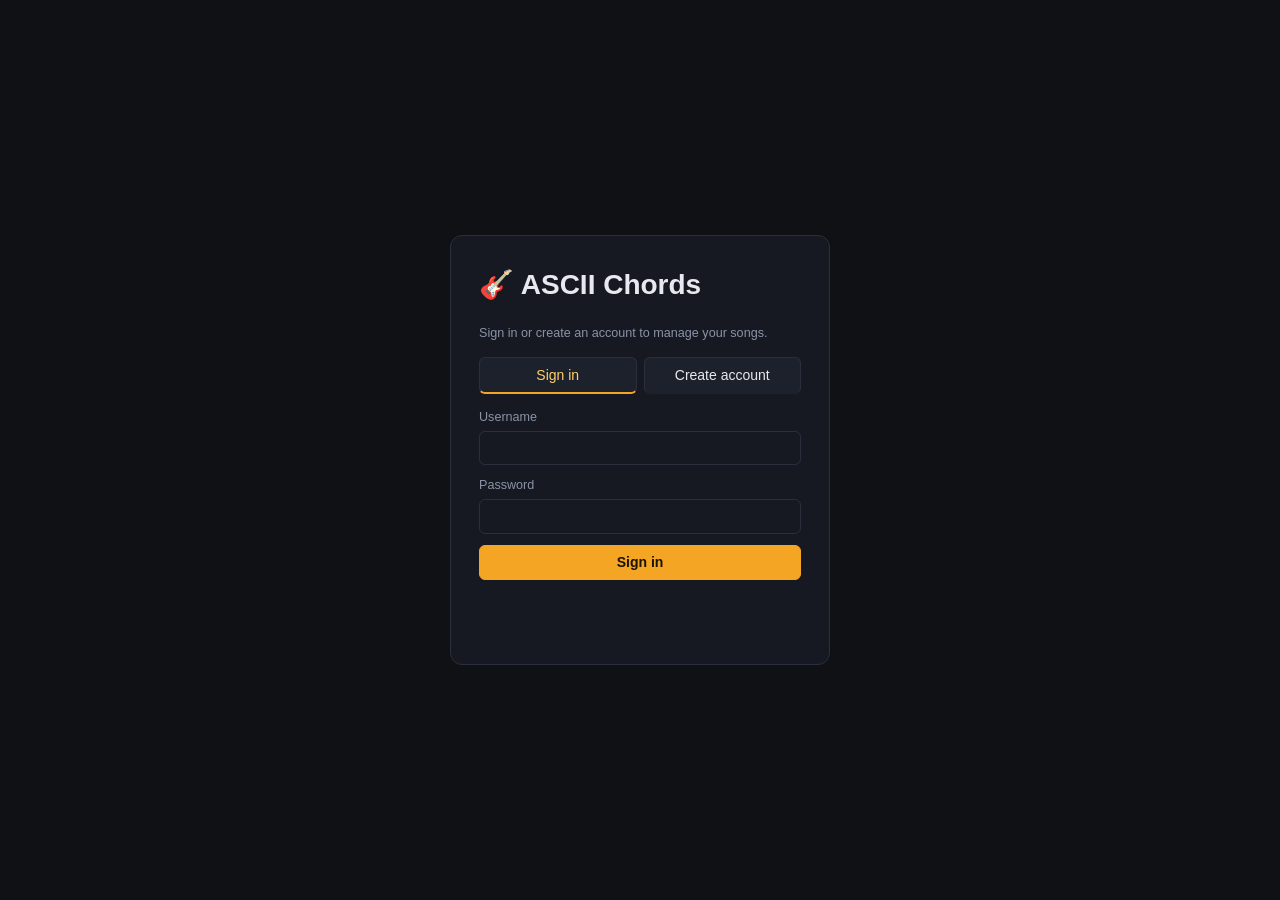
==== src/login.html @ b1b52eec "Initial commit" ====
<!DOCTYPE html>
<html lang="en">
<head>
  <meta charset="UTF-8" />
  <meta name="viewport" content="width=device-width, initial-scale=1" />
  <title>ASCII Chords — Login</title>
  <link rel="stylesheet" href="style.css" />
</head>
<body class="auth-body">
  <main class="auth-card">
    <h1>🎸 ASCII Chords</h1>
    <p class="muted">Sign in or create an account to manage your songs.</p>

    <div class="tabs">
      <button class="tab-btn active" data-tab="login">Sign in</button>
      <button class="tab-btn" data-tab="register">Create account</button>
    </div>

    <form id="login-form" class="auth-form" autocomplete="on">
      <label>
        Username
        <input type="text" name="username" required autocomplete="username" />
      </label>
      <label>
        Password
        <input type="password" name="password" required autocomplete="current-password" />
      </label>
      <button type="submit" class="primary">Sign in</button>
      <p class="error" data-error></p>
    </form>

    <form id="register-form" class="auth-form hidden" autocomplete="on">
      <label>
        Username
        <input type="text" name="username" required autocomplete="username" minlength="1" maxlength="50" />
      </label>
      <label>
        Password
        <input type="password" name="password" required autocomplete="new-password" minlength="6" />
      </label>
      <button type="submit" class="primary">Create account</button>
      <p class="error" data-error></p>
    </form>
  </main>

  <script>
    const tabs = document.querySelectorAll('.tab-btn');
    const loginForm = document.getElementById('login-form');
    const registerForm = document.getElementById('register-form');
    tabs.forEach(b => b.addEventListener('click', () => {
      tabs.forEach(x => x.classList.toggle('active', x === b));
      const which = b.dataset.tab;
      loginForm.classList.toggle('hidden', which !== 'login');
      registerForm.classList.toggle('hidden', which !== 'register');
    }));

    async function getCsrf() {
      const r = await fetch('/api/csrf', { credentials: 'same-origin' });
      const j = await r.json();
      return j.token;
    }

    async function submitAuth(form, action) {
      const errEl = form.querySelector('[data-error]');
      errEl.textContent = '';
      const fd = new FormData(form);
      const csrf = await getCsrf();
      try {
        const r = await fetch('/api/auth/' + action, {
          method: 'POST',
          credentials: 'same-origin',
          headers: { 'Content-Type': 'application/json', 'X-CSRF-Token': csrf },
          body: JSON.stringify({
            username: fd.get('username'),
            password: fd.get('password'),
          }),
        });
        const j = await r.json();
        if (!r.ok) { errEl.textContent = j.error || 'Failed'; return; }
        window.location.href = 'index.html';
      } catch (e) {
        errEl.textContent = e.message;
      }
    }

    loginForm.addEventListener('submit', e => { e.preventDefault(); submitAuth(loginForm, 'login'); });
    registerForm.addEventListener('submit', e => { e.preventDefault(); submitAuth(registerForm, 'register'); });
  </script>
</body>
</html>
---- src/style.css ----
/* ============================================================
   ASCII Chords — global styling
   ============================================================ */

:root {
  --bg: #0f1115;
  --panel: #161922;
  --panel-2: #1d212c;
  --border: #2a2f3d;
  --text: #e8e9ee;
  --muted: #8a93a6;
  --accent: #f5a524;
  --accent-2: #ffd166;
  --danger: #ef4444;
  --success: #22c55e;
  --chord: #6ea8fe;
  --section: #f59e0b;
  --beat: rgba(245, 165, 36, 0.25);
  --mono: 'JetBrains Mono', 'Courier New', Courier, monospace;
}

* { box-sizing: border-box; }

html, body {
  margin: 0;
  padding: 0;
  background: var(--bg);
  color: var(--text);
  font-family: -apple-system, BlinkMacSystemFont, 'Segoe UI', Roboto, sans-serif;
  font-size: 14px;
  line-height: 1.5;
}

a { color: var(--accent-2); text-decoration: none; }
a:hover { text-decoration: underline; }

button, .primary {
  background: var(--panel-2);
  color: var(--text);
  border: 1px solid var(--border);
  padding: 0.45em 0.9em;
  border-radius: 6px;
  cursor: pointer;
  font: inherit;
}
button:hover { background: #262b38; }
button.primary, a.primary {
  background: var(--accent);
  color: #1a1300;
  border-color: var(--accent);
  font-weight: 600;
  display: inline-block;
}
button.primary:hover, a.primary:hover { background: var(--accent-2); }
button.danger { background: var(--danger); color: white; border-color: var(--danger); }
button.danger:hover { background: #dc2626; }
.link-btn {
  background: transparent;
  border: none;
  color: var(--muted);
  cursor: pointer;
  padding: 0.25em 0.5em;
}
.link-btn:hover { color: var(--text); text-decoration: underline; }

input, select, textarea {
  background: var(--panel);
  color: var(--text);
  border: 1px solid var(--border);
  padding: 0.4em 0.6em;
  border-radius: 6px;
  font: inherit;
}
input:focus, select:focus, textarea:focus {
  outline: 2px solid var(--accent);
  outline-offset: 0;
}
.hidden { display: none !important; }
.muted { color: var(--muted); font-size: 0.9em; }
.error { color: var(--danger); min-height: 1.2em; }

/* ============================================================
   Top bar
   ============================================================ */
.topbar {
  display: flex;
  align-items: center;
  gap: 1.5rem;
  padding: 0.6rem 1.2rem;
  background: var(--panel);
  border-bottom: 1px solid var(--border);
  position: sticky;
  top: 0;
  z-index: 50;
}
.topbar .brand a {
  font-weight: 700;
  color: var(--accent-2);
  font-size: 1.05rem;
}
.topbar nav {
  display: flex;
  gap: 1rem;
  flex: 1;
}
.topbar nav a { color: var(--text); }
.topbar .user-menu { display: flex; align-items: center; gap: 0.5rem; }

.container {
  max-width: 1400px;
  margin: 0 auto;
  padding: 1rem 1.2rem 2rem;
}

/* ============================================================
   Auth pages
   ============================================================ */
.auth-body {
  display: flex;
  align-items: center;
  justify-content: center;
  min-height: 100vh;
}
.auth-card {
  background: var(--panel);
  border: 1px solid var(--border);
  border-radius: 12px;
  padding: 2rem;
  max-width: 380px;
  width: 100%;
}
.auth-card h1 { margin-top: 0; }
.tabs {
  display: flex;
  gap: 0.5rem;
  margin: 1rem 0;
}
.tab-btn {
  flex: 1;
  background: var(--panel-2);
  border-bottom: 2px solid transparent;
}
.tab-btn.active {
  border-bottom-color: var(--accent);
  color: var(--accent-2);
}
.auth-form {
  display: flex;
  flex-direction: column;
  gap: 0.8rem;
}
.auth-form label {
  display: flex;
  flex-direction: column;
  gap: 0.3rem;
  font-size: 0.9em;
  color: var(--muted);
}
.auth-form input { font-size: 1rem; }

/* ============================================================
   Library view
   ============================================================ */
.library-header {
  display: flex;
  flex-wrap: wrap;
  align-items: center;
  gap: 1rem;
  justify-content: space-between;
  margin-bottom: 1rem;
}
.library-controls {
  display: flex;
  flex-wrap: wrap;
  gap: 0.5rem;
}
.card-grid {
  display: grid;
  gap: 0.9rem;
  grid-template-columns: repeat(auto-fill, minmax(280px, 1fr));
}
.song-card {
  background: var(--panel);
  border: 1px solid var(--border);
  border-radius: 10px;
  padding: 1rem;
  display: flex;
  flex-direction: column;
  gap: 0.4rem;
}
.song-card h3 { margin: 0; }
.song-card .meta-row { color: var(--muted); font-size: 0.85em; }
.song-card .badges { display: flex; flex-wrap: wrap; gap: 0.3rem; }
.badge {
  display: inline-block;
  background: var(--panel-2);
  border: 1px solid var(--border);
  padding: 0.1em 0.5em;
  border-radius: 999px;
  font-size: 0.75em;
}
.badge.diff-Beginner    { color: #34d399; border-color: #14532d; }
.badge.diff-Intermediate{ color: #fbbf24; border-color: #78350f; }
.badge.diff-Advanced    { color: #f87171; border-color: #7f1d1d; }
.song-card .actions {
  display: flex;
  gap: 0.3rem;
  margin-top: auto;
  flex-wrap: wrap;
}
.song-card .actions button { font-size: 0.85em; padding: 0.3em 0.6em; }

/* ============================================================
   Editor view
   ============================================================ */
.editor-view {
  display: flex;
  flex-direction: column;
  gap: 0.8rem;
}
.editor-meta-bar {
  display: flex;
  gap: 0.6rem;
}
.editor-meta-bar .big {
  flex: 1;
  font-size: 1.2rem;
  font-weight: 600;
}
.editor-meta-grid {
  display: grid;
  grid-template-columns: repeat(auto-fit, minmax(160px, 1fr));
  gap: 0.6rem;
}
.editor-meta-grid label {
  display: flex;
  flex-direction: column;
  gap: 0.25rem;
  font-size: 0.8em;
  color: var(--muted);
}
.editor-meta-grid label.full { grid-column: 1 / -1; }

.editor-split {
  display: grid;
  grid-template-columns: 1fr 1fr;
  gap: 0.8rem;
  min-height: 60vh;
}
@media (max-width: 980px) {
  .editor-split { grid-template-columns: 1fr; }
}

#raw-editor, .preview {
  background: var(--panel);
  border: 1px solid var(--border);
  border-radius: 8px;
  padding: 0.8rem;
  font-family: var(--mono);
  font-size: 14px;
  line-height: 1.5;
  white-space: pre;
  overflow: auto;
  min-height: 60vh;
  max-height: 70vh;
}
#raw-editor { resize: vertical; color: var(--text); }
.preview { white-space: normal; }

/* Preview content elements */
.preview .section-label {
  color: var(--section);
  margin: 0.6em 0 0.2em;
  font-family: var(--mono);
  font-size: 1em;
  font-weight: 700;
  letter-spacing: 0.04em;
}
.preview .chord-lyric-pair {
  font-family: var(--mono);
  white-space: pre;
  margin: 0.05em 0;
}
.preview .chord-row {
  color: var(--chord);
  font-weight: 700;
}
.preview .chord-token {
  cursor: pointer;
  border-bottom: 1px dotted var(--chord);
}
.preview .chord-token:hover {
  background: rgba(110, 168, 254, 0.15);
}
.preview .lyric-row { color: var(--text); }
.preview .lyric { font-family: var(--mono); white-space: pre; }
.preview .tab-block {
  background: var(--panel-2);
  border: 1px solid var(--border);
  padding: 0.6rem 0.8rem;
  border-radius: 6px;
  white-space: pre;
  overflow-x: auto;
  font-family: var(--mono);
  margin: 0.5em 0;
}
.preview .tab-block.beat-active .col-active {
  background: var(--beat);
}
.preview .br { display: block; height: 0.8em; }

/* ============================================================
   Toolbar
   ============================================================ */
.editor-toolbar {
  display: flex;
  flex-direction: column;
  gap: 0.5rem;
  padding: 0.7rem;
  background: var(--panel);
  border: 1px solid var(--border);
  border-radius: 8px;
}
.toolbar-row {
  display: flex;
  flex-wrap: wrap;
  gap: 0.5rem;
  align-items: center;
}
.toolbar-row label {
  display: flex;
  align-items: center;
  gap: 0.4rem;
}

/* ============================================================
   Chord popover
   ============================================================ */
.popover {
  position: absolute;
  z-index: 200;
  background: var(--panel);
  border: 1px solid var(--border);
  border-radius: 8px;
  padding: 0.8rem;
  min-width: 220px;
  font-family: var(--mono);
  font-size: 13px;
  white-space: pre;
  box-shadow: 0 12px 30px rgba(0,0,0,0.5);
}
.popover .popover-title {
  font-weight: 700;
  color: var(--accent-2);
  font-family: -apple-system, sans-serif;
  margin-bottom: 0.3rem;
}
.popover .popover-actions {
  margin-top: 0.6rem;
  display: flex;
  gap: 0.3rem;
  flex-wrap: wrap;
  font-family: -apple-system, sans-serif;
}

/* ============================================================
   Chord dictionary
   ============================================================ */
.chord-grid {
  display: grid;
  gap: 1rem;
  grid-template-columns: repeat(auto-fill, minmax(180px, 1fr));
}
.chord-card {
  background: var(--panel);
  border: 1px solid var(--border);
  border-radius: 8px;
  padding: 0.8rem;
  font-family: var(--mono);
  white-space: pre;
}
.chord-card-name {
  font-family: -apple-system, sans-serif;
  font-weight: 700;
  margin-bottom: 0.3rem;
  color: var(--accent-2);
}

/* ============================================================
   Toast
   ============================================================ */
.toast {
  position: fixed;
  bottom: 1.5rem;
  right: 1.5rem;
  background: var(--panel);
  color: var(--text);
  border: 1px solid var(--border);
  border-left: 4px solid var(--accent);
  padding: 0.7rem 1.2rem;
  border-radius: 6px;
  z-index: 300;
  box-shadow: 0 6px 20px rgba(0,0,0,0.5);
  animation: toast-in 0.2s ease-out;
}
.toast.error { border-left-color: var(--danger); }
.toast.success { border-left-color: var(--success); }
@keyframes toast-in {
  from { opacity: 0; transform: translateY(10px); }
  to   { opacity: 1; transform: translateY(0); }
}

/* ============================================================
   Print
   ============================================================ */
@media print {
  body { background: white; color: black; }
  .no-print, .editor-toolbar, .editor-meta-bar, .editor-meta-grid,
  #raw-editor, .topbar, #toast, #chord-popover { display: none !important; }
  .container { max-width: none; padding: 0; }
  .editor-split { grid-template-columns: 1fr; }
  .preview {
    background: white;
    border: none;
    color: black;
    max-height: none;
    min-height: auto;
    overflow: visible;
  }
  .preview .section-label { color: #b45309; }
  .preview .chord-row { color: #1d4ed8; }
  .preview .tab-block { background: #f5f5f5; color: black; border: 1px solid #ddd; }
}
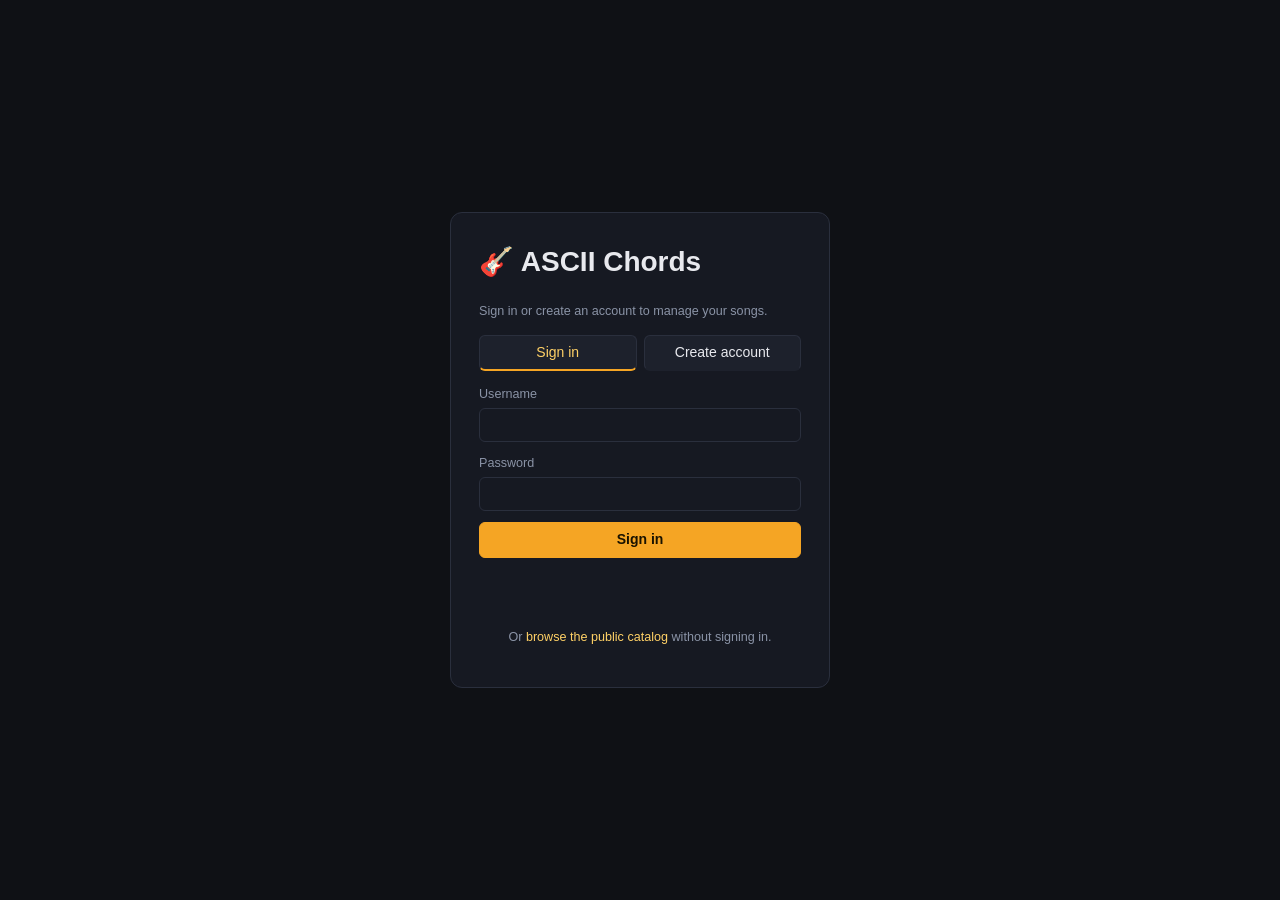
==== commit 22e1bf36: "Finish v1: anonymous catalog, import UI, chord-line playback - Public catalog and song view no longe" ====
--- a/src/login.html
+++ b/src/login.html
@@ -41,6 +41,10 @@
       <button type="submit" class="primary">Create account</button>
       <p class="error" data-error></p>
     </form>
+
+    <p class="muted" style="margin-top: 1rem; text-align: center;">
+      Or <a href="index.html#catalog">browse the public catalog</a> without signing in.
+    </p>
   </main>
 
   <script>
--- a/src/style.css
+++ b/src/style.css
@@ -251,6 +251,10 @@
   .editor-split { grid-template-columns: 1fr; }
 }
 
+/* Read-only view: hide the raw editor, show only the rendered preview */
+.editor-view.read-only .editor-split { grid-template-columns: 1fr; }
+.editor-view.read-only #raw-editor { display: none; }
+
 #raw-editor, .preview {
   background: var(--panel);
   border: 1px solid var(--border);
@@ -332,6 +336,7 @@
   align-items: center;
   gap: 0.4rem;
 }
+#bpm-display { width: 4.5rem; }
 
 /* ============================================================
    Chord popover
@@ -384,6 +389,75 @@
   font-weight: 700;
   margin-bottom: 0.3rem;
   color: var(--accent-2);
+  display: flex;
+  align-items: center;
+  justify-content: space-between;
+  gap: 0.4rem;
+}
+
+/* ============================================================
+   Public / private badges + read-only banner
+   ============================================================ */
+.badge-public  { color: #34d399; border-color: #14532d; }
+.badge-private { color: var(--muted); }
+.readonly-banner {
+  background: rgba(110, 168, 254, 0.12);
+  border: 1px solid var(--chord);
+  border-radius: 6px;
+  padding: 0.6rem 0.9rem;
+  margin-bottom: 0.6rem;
+  color: var(--chord);
+}
+.readonly-banner a { color: var(--chord); text-decoration: underline; }
+
+/* Guest-mode visibility toggles. data-auth-only hides for signed-out
+   visitors; data-guest-only is the inverse — only shown when guest. */
+[data-guest-only] { display: none; }
+body.guest-mode [data-auth-only] { display: none; }
+body.guest-mode [data-guest-only] { display: inline-flex; }
+
+/* Inline checkbox label inside the meta grid (overrides the column layout
+   so the checkbox sits next to its caption instead of stacked above it). */
+.editor-meta-grid label.checkbox {
+  flex-direction: row;
+  align-items: center;
+  gap: 0.5rem;
+  color: var(--text);
+  font-size: 0.95em;
+}
+.editor-meta-grid label.checkbox input { width: auto; margin: 0; }
+
+/* ============================================================
+   Help view
+   ============================================================ */
+.help-view {
+  max-width: 760px;
+  line-height: 1.7;
+}
+.help-view h2 { margin-top: 0; color: var(--accent-2); }
+.help-view h3 {
+  color: var(--accent-2);
+  margin-top: 1.6em;
+  border-bottom: 1px solid var(--border);
+  padding-bottom: 0.3em;
+}
+.help-view code {
+  background: var(--panel-2);
+  border: 1px solid var(--border);
+  border-radius: 4px;
+  padding: 0.05em 0.4em;
+  font-family: var(--mono);
+  font-size: 0.95em;
+  color: var(--accent-2);
+}
+.help-view pre {
+  background: var(--panel-2);
+  border: 1px solid var(--border);
+  border-radius: 6px;
+  padding: 0.8rem 1rem;
+  font-family: var(--mono);
+  overflow-x: auto;
+  color: var(--text);
 }
 
 /* ============================================================
@@ -408,6 +482,97 @@
 @keyframes toast-in {
   from { opacity: 0; transform: translateY(10px); }
   to   { opacity: 1; transform: translateY(0); }
+}
+
+/* ============================================================
+   Modal (tab editor)
+   ============================================================ */
+.modal-backdrop {
+  position: fixed;
+  inset: 0;
+  background: rgba(0, 0, 0, 0.55);
+  display: flex;
+  align-items: center;
+  justify-content: center;
+  z-index: 250;
+  animation: toast-in 0.15s ease-out;
+}
+.modal-backdrop.hidden { display: none; }
+.modal {
+  background: var(--panel);
+  border: 1px solid var(--border);
+  border-radius: 10px;
+  padding: 1.2rem;
+  max-width: 720px;
+  width: 95%;
+  max-height: 90vh;
+  overflow: auto;
+  box-shadow: 0 20px 60px rgba(0, 0, 0, 0.6);
+}
+.modal-header {
+  display: flex;
+  justify-content: space-between;
+  align-items: center;
+  margin-bottom: 0.5rem;
+}
+.modal-header h3 { margin: 0; color: var(--accent-2); }
+.modal-actions {
+  display: flex;
+  gap: 0.5rem;
+  justify-content: flex-end;
+  margin-top: 0.8rem;
+}
+
+/* Tab editor grid */
+.tab-grid {
+  background: var(--panel-2);
+  border: 1px solid var(--border);
+  border-radius: 6px;
+  padding: 0.6rem;
+  margin: 0.6rem 0;
+  display: flex;
+  flex-direction: column;
+  gap: 0.25rem;
+  font-family: var(--mono);
+  overflow-x: auto;
+}
+.tab-row {
+  display: flex;
+  align-items: center;
+  gap: 0.25rem;
+}
+.tab-string {
+  width: 1.6rem;
+  text-align: right;
+  color: var(--muted);
+  font-family: var(--mono);
+  font-size: 0.95em;
+  flex-shrink: 0;
+}
+.tab-cell {
+  width: 2.4rem;
+  height: 1.9rem;
+  text-align: center;
+  font-family: var(--mono);
+  font-size: 0.9em;
+  padding: 0.1em 0.2em;
+  border-radius: 4px;
+}
+.tab-cell:focus {
+  background: var(--panel);
+  outline: 2px solid var(--accent);
+}
+.tab-grid-preview {
+  background: var(--panel-2);
+  border: 1px solid var(--border);
+  border-radius: 6px;
+  padding: 0.7rem 0.9rem;
+  font-family: var(--mono);
+  font-size: 13px;
+  white-space: pre;
+  overflow-x: auto;
+  margin: 0.4rem 0;
+  color: var(--text);
 }
 
 /* ============================================================
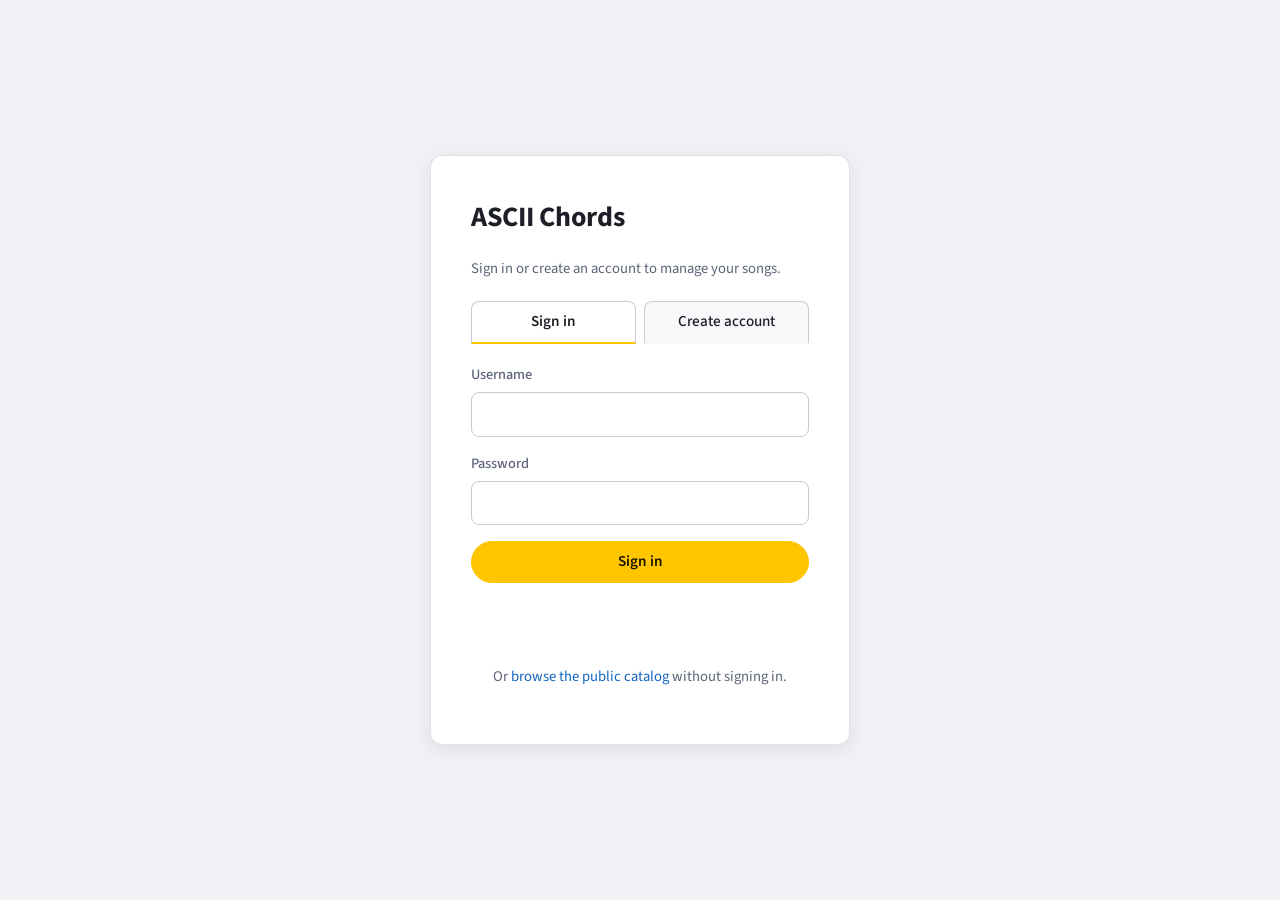
==== commit 983413e4: "update code structure; update UI" ====
--- a/src/login.html
+++ b/src/login.html
@@ -3,12 +3,15 @@
 <head>
   <meta charset="UTF-8" />
   <meta name="viewport" content="width=device-width, initial-scale=1" />
-  <title>ASCII Chords — Login</title>
-  <link rel="stylesheet" href="style.css" />
+  <title>ASCII Chords – Login</title>
+  <link rel="preconnect" href="https://fonts.googleapis.com" />
+  <link rel="preconnect" href="https://fonts.gstatic.com" crossorigin />
+  <link href="https://fonts.googleapis.com/css2?family=JetBrains+Mono:wght@400;600&family=Source+Sans+3:wght@400;500;600;700;800&display=swap" rel="stylesheet" />
+  <link rel="stylesheet" href="style.css?v=20260610-light" />
 </head>
 <body class="auth-body">
   <main class="auth-card">
-    <h1>🎸 ASCII Chords</h1>
+    <h1>ASCII Chords</h1>
     <p class="muted">Sign in or create an account to manage your songs.</p>
 
     <div class="tabs">
@@ -51,6 +54,7 @@
     const tabs = document.querySelectorAll('.tab-btn');
     const loginForm = document.getElementById('login-form');
     const registerForm = document.getElementById('register-form');
+
     tabs.forEach(b => b.addEventListener('click', () => {
       tabs.forEach(x => x.classList.toggle('active', x === b));
       const which = b.dataset.tab;
@@ -69,6 +73,7 @@
       errEl.textContent = '';
       const fd = new FormData(form);
       const csrf = await getCsrf();
+
       try {
         const r = await fetch('/api/auth/' + action, {
           method: 'POST',
--- a/src/style.css
+++ b/src/style.css
@@ -1,22 +1,26 @@
-/* ============================================================
-   ASCII Chords — global styling
-   ============================================================ */
-
 :root {
-  --bg: #0f1115;
-  --panel: #161922;
-  --panel-2: #1d212c;
-  --border: #2a2f3d;
-  --text: #e8e9ee;
-  --muted: #8a93a6;
-  --accent: #f5a524;
-  --accent-2: #ffd166;
-  --danger: #ef4444;
-  --success: #22c55e;
-  --chord: #6ea8fe;
-  --section: #f59e0b;
-  --beat: rgba(245, 165, 36, 0.25);
-  --mono: 'JetBrains Mono', 'Courier New', Courier, monospace;
+  --bg: #f0f1f4;
+  --panel: #ffffff;
+  --panel-2: #f7f8fa;
+  --border: #dde1e8;
+  --border-strong: #c5cad4;
+  --text: #1c1f26;
+  --muted: #5c6478;
+  --accent: #ffc600;
+  --accent-hover: #e6b200;
+  --accent-text: #1a1300;
+  --danger: #dc2626;
+  --danger-bg: #fef2f2;
+  --success: #16a34a;
+  --chord: #1565c0;
+  --section: #c2410c;
+  --beat: rgba(255, 198, 0, 0.35);
+  --shadow-sm: 0 1px 3px rgba(28, 31, 38, 0.06);
+  --shadow-md: 0 4px 16px rgba(28, 31, 38, 0.08);
+  --sans: 'Source Sans 3', -apple-system, BlinkMacSystemFont, 'Segoe UI', Roboto, sans-serif;
+  --mono: 'JetBrains Mono', 'Roboto Mono', 'Courier New', Courier, monospace;
+  --radius: 8px;
+  --radius-lg: 12px;
 }
 
 * { box-sizing: border-box; }
@@ -26,264 +30,360 @@
   padding: 0;
   background: var(--bg);
   color: var(--text);
-  font-family: -apple-system, BlinkMacSystemFont, 'Segoe UI', Roboto, sans-serif;
-  font-size: 14px;
-  line-height: 1.5;
-}
-
-a { color: var(--accent-2); text-decoration: none; }
+  font-family: var(--sans);
+  font-size: 16px;
+  line-height: 1.55;
+}
+
+a { color: var(--chord); text-decoration: none; }
 a:hover { text-decoration: underline; }
 
+h1, h2, h3 {
+  font-weight: 700;
+  letter-spacing: -0.01em;
+}
+
+h2 {
+  font-size: 1.65rem;
+  margin: 0;
+}
+
 button, .primary {
-  background: var(--panel-2);
-  color: var(--text);
-  border: 1px solid var(--border);
-  padding: 0.45em 0.9em;
-  border-radius: 6px;
+  background: var(--panel);
+  color: var(--text);
+  border: 1px solid var(--border-strong);
+  padding: 0.55em 1.1em;
+  border-radius: 999px;
   cursor: pointer;
   font: inherit;
-}
-button:hover { background: #262b38; }
+  font-size: 0.95rem;
+  font-weight: 500;
+  white-space: nowrap;
+  transition: background 0.15s, border-color 0.15s;
+}
+button:hover { background: var(--panel-2); }
 button.primary, a.primary {
   background: var(--accent);
-  color: #1a1300;
+  color: var(--accent-text);
   border-color: var(--accent);
   font-weight: 600;
   display: inline-block;
-}
-button.primary:hover, a.primary:hover { background: var(--accent-2); }
-button.danger { background: var(--danger); color: white; border-color: var(--danger); }
-button.danger:hover { background: #dc2626; }
+  text-decoration: none;
+}
+button.primary:hover, a.primary:hover {
+  background: var(--accent-hover);
+  border-color: var(--accent-hover);
+  text-decoration: none;
+}
+button.danger {
+  background: var(--danger-bg);
+  color: var(--danger);
+  border-color: #fca5a5;
+}
+button.danger:hover { background: #fee2e2; }
 .link-btn {
   background: transparent;
   border: none;
   color: var(--muted);
   cursor: pointer;
-  padding: 0.25em 0.5em;
+  padding: 0.35em 0.65em;
+  border-radius: var(--radius);
 }
 .link-btn:hover { color: var(--text); text-decoration: underline; }
 
 input, select, textarea {
   background: var(--panel);
   color: var(--text);
-  border: 1px solid var(--border);
-  padding: 0.4em 0.6em;
-  border-radius: 6px;
+  border: 1px solid var(--border-strong);
+  padding: 0.55em 0.75em;
+  border-radius: var(--radius);
   font: inherit;
+  font-size: 0.95rem;
 }
 input:focus, select:focus, textarea:focus {
   outline: 2px solid var(--accent);
   outline-offset: 0;
+  border-color: var(--accent);
 }
 .hidden { display: none !important; }
-.muted { color: var(--muted); font-size: 0.9em; }
+.muted { color: var(--muted); font-size: 0.92em; }
 .error { color: var(--danger); min-height: 1.2em; }
 
-/* ============================================================
-   Top bar
-   ============================================================ */
+
 .topbar {
   display: flex;
   align-items: center;
-  gap: 1.5rem;
-  padding: 0.6rem 1.2rem;
+  gap: 2rem;
+  padding: 0.85rem 1.75rem;
   background: var(--panel);
   border-bottom: 1px solid var(--border);
+  box-shadow: var(--shadow-sm);
   position: sticky;
   top: 0;
   z-index: 50;
 }
 .topbar .brand a {
-  font-weight: 700;
-  color: var(--accent-2);
-  font-size: 1.05rem;
-}
+  font-weight: 800;
+  color: var(--text);
+  font-size: 1.2rem;
+  text-decoration: none;
+  letter-spacing: -0.02em;
+}
+.topbar .brand a:hover { color: var(--chord); }
 .topbar nav {
   display: flex;
-  gap: 1rem;
+  gap: 1.25rem;
   flex: 1;
 }
-.topbar nav a { color: var(--text); }
-.topbar .user-menu { display: flex; align-items: center; gap: 0.5rem; }
+.topbar nav a {
+  color: var(--muted);
+  font-weight: 500;
+  font-size: 0.95rem;
+  text-decoration: none;
+}
+.topbar nav a:hover { color: var(--text); text-decoration: none; }
+.topbar .user-menu {
+  display: flex;
+  align-items: center;
+  gap: 0.75rem;
+  font-size: 0.92rem;
+}
 
 .container {
-  max-width: 1400px;
+  max-width: 1200px;
   margin: 0 auto;
-  padding: 1rem 1.2rem 2rem;
-}
-
-/* ============================================================
-   Auth pages
-   ============================================================ */
+  padding: 1.75rem 1.75rem 3rem;
+}
+
+
 .auth-body {
   display: flex;
   align-items: center;
   justify-content: center;
   min-height: 100vh;
+  background: var(--bg);
 }
 .auth-card {
   background: var(--panel);
   border: 1px solid var(--border);
-  border-radius: 12px;
-  padding: 2rem;
-  max-width: 380px;
+  border-radius: var(--radius-lg);
+  padding: 2.5rem;
+  max-width: 420px;
   width: 100%;
-}
-.auth-card h1 { margin-top: 0; }
+  box-shadow: var(--shadow-md);
+}
+.auth-card h1 { margin-top: 0; font-size: 1.75rem; }
 .tabs {
   display: flex;
   gap: 0.5rem;
-  margin: 1rem 0;
+  margin: 1.25rem 0;
 }
 .tab-btn {
   flex: 1;
   background: var(--panel-2);
   border-bottom: 2px solid transparent;
+  border-radius: var(--radius) var(--radius) 0 0;
 }
 .tab-btn.active {
   border-bottom-color: var(--accent);
-  color: var(--accent-2);
+  color: var(--text);
+  font-weight: 600;
+  background: var(--panel);
 }
 .auth-form {
   display: flex;
   flex-direction: column;
-  gap: 0.8rem;
+  gap: 1rem;
 }
 .auth-form label {
   display: flex;
   flex-direction: column;
-  gap: 0.3rem;
+  gap: 0.35rem;
   font-size: 0.9em;
   color: var(--muted);
+  font-weight: 500;
 }
 .auth-form input { font-size: 1rem; }
 
-/* ============================================================
-   Library view
-   ============================================================ */
+
 .library-header {
   display: flex;
   flex-wrap: wrap;
   align-items: center;
-  gap: 1rem;
+  gap: 1.25rem;
   justify-content: space-between;
-  margin-bottom: 1rem;
+  margin-bottom: 1.5rem;
 }
 .library-controls {
   display: flex;
   flex-wrap: wrap;
-  gap: 0.5rem;
+  gap: 0.65rem;
+  align-items: center;
+}
+.library-controls input[type="search"] {
+  min-width: 220px;
 }
 .card-grid {
   display: grid;
-  gap: 0.9rem;
-  grid-template-columns: repeat(auto-fill, minmax(280px, 1fr));
+  gap: 1.25rem;
+  grid-template-columns: repeat(auto-fill, minmax(300px, 1fr));
 }
 .song-card {
   background: var(--panel);
   border: 1px solid var(--border);
-  border-radius: 10px;
-  padding: 1rem;
+  border-radius: var(--radius-lg);
+  padding: 1.35rem 1.5rem;
   display: flex;
   flex-direction: column;
-  gap: 0.4rem;
-}
-.song-card h3 { margin: 0; }
-.song-card .meta-row { color: var(--muted); font-size: 0.85em; }
-.song-card .badges { display: flex; flex-wrap: wrap; gap: 0.3rem; }
+  gap: 0.55rem;
+  box-shadow: var(--shadow-sm);
+  transition: box-shadow 0.15s, border-color 0.15s;
+}
+.song-card:hover {
+  border-color: var(--border-strong);
+  box-shadow: var(--shadow-md);
+}
+.song-card h3 {
+  margin: 0;
+  font-size: 1.2rem;
+  line-height: 1.3;
+}
+.song-card .meta-row {
+  color: var(--muted);
+  font-size: 0.9em;
+  line-height: 1.45;
+}
+.song-card .badges {
+  display: flex;
+  flex-wrap: wrap;
+  gap: 0.45rem;
+  margin-top: 0.15rem;
+}
 .badge {
   display: inline-block;
   background: var(--panel-2);
   border: 1px solid var(--border);
-  padding: 0.1em 0.5em;
+  padding: 0.2em 0.65em;
   border-radius: 999px;
-  font-size: 0.75em;
-}
-.badge.diff-Beginner    { color: #34d399; border-color: #14532d; }
-.badge.diff-Intermediate{ color: #fbbf24; border-color: #78350f; }
-.badge.diff-Advanced    { color: #f87171; border-color: #7f1d1d; }
+  font-size: 0.78em;
+  font-weight: 500;
+}
+.badge.diff-Beginner    { color: #047857; background: #ecfdf5; border-color: #a7f3d0; }
+.badge.diff-Intermediate{ color: #b45309; background: #fffbeb; border-color: #fde68a; }
+.badge.diff-Advanced    { color: #b91c1c; background: #fef2f2; border-color: #fecaca; }
 .song-card .actions {
   display: flex;
-  gap: 0.3rem;
-  margin-top: auto;
+  gap: 0.55rem;
+  margin-top: 0.85rem;
+  padding-top: 0.85rem;
+  border-top: 1px solid var(--border);
   flex-wrap: wrap;
-}
-.song-card .actions button { font-size: 0.85em; padding: 0.3em 0.6em; }
-
-/* ============================================================
-   Editor view
-   ============================================================ */
+  align-items: center;
+}
+.song-card .actions a,
+.song-card .actions button {
+  font-size: 0.88rem;
+}
+
+
 .editor-view {
   display: flex;
   flex-direction: column;
-  gap: 0.8rem;
+  gap: 1.1rem;
 }
 .editor-meta-bar {
   display: flex;
-  gap: 0.6rem;
+  gap: 0.85rem;
 }
 .editor-meta-bar .big {
   flex: 1;
-  font-size: 1.2rem;
+  font-size: 1.35rem;
   font-weight: 600;
+  padding: 0.65em 0.85em;
 }
 .editor-meta-grid {
   display: grid;
-  grid-template-columns: repeat(auto-fit, minmax(160px, 1fr));
-  gap: 0.6rem;
+  grid-template-columns: repeat(auto-fit, minmax(170px, 1fr));
+  gap: 0.85rem;
+  background: var(--panel);
+  border: 1px solid var(--border);
+  border-radius: var(--radius-lg);
+  padding: 1.25rem;
 }
 .editor-meta-grid label {
   display: flex;
   flex-direction: column;
-  gap: 0.25rem;
-  font-size: 0.8em;
-  color: var(--muted);
+  gap: 0.3rem;
+  font-size: 0.82em;
+  color: var(--muted);
+  font-weight: 600;
+  text-transform: uppercase;
+  letter-spacing: 0.03em;
 }
 .editor-meta-grid label.full { grid-column: 1 / -1; }
+.editor-meta-grid label.full textarea { text-transform: none; font-weight: 400; letter-spacing: normal; }
+.editor-meta-grid input,
+.editor-meta-grid select,
+.editor-meta-grid textarea {
+  text-transform: none;
+  font-weight: 400;
+  letter-spacing: normal;
+}
 
 .editor-split {
   display: grid;
   grid-template-columns: 1fr 1fr;
-  gap: 0.8rem;
+  gap: 1rem;
   min-height: 60vh;
 }
 @media (max-width: 980px) {
   .editor-split { grid-template-columns: 1fr; }
 }
 
-/* Read-only view: hide the raw editor, show only the rendered preview */
 .editor-view.read-only .editor-split { grid-template-columns: 1fr; }
 .editor-view.read-only #raw-editor { display: none; }
+.editor-view.read-only .preview {
+  border-color: var(--chord);
+  min-height: 50vh;
+  max-height: none;
+}
+.editor-view.read-only .editor-meta-grid,
+.editor-view.read-only .editor-meta-bar {
+  opacity: 0.85;
+}
+.editor-view.read-only .editor-toolbar {
+  border-color: var(--border-strong);
+}
 
 #raw-editor, .preview {
   background: var(--panel);
   border: 1px solid var(--border);
-  border-radius: 8px;
-  padding: 0.8rem;
-  font-family: var(--mono);
-  font-size: 14px;
-  line-height: 1.5;
+  border-radius: var(--radius-lg);
+  padding: 1.1rem 1.25rem;
+  font-family: var(--mono);
+  font-size: 15px;
+  line-height: 1.55;
   white-space: pre;
   overflow: auto;
   min-height: 60vh;
   max-height: 70vh;
+  box-shadow: var(--shadow-sm);
 }
 #raw-editor { resize: vertical; color: var(--text); }
 .preview { white-space: normal; }
 
-/* Preview content elements */
 .preview .section-label {
   color: var(--section);
-  margin: 0.6em 0 0.2em;
-  font-family: var(--mono);
-  font-size: 1em;
+  margin: 0.75em 0 0.25em;
+  font-family: var(--mono);
+  font-size: 1.05em;
   font-weight: 700;
   letter-spacing: 0.04em;
 }
 .preview .chord-lyric-pair {
   font-family: var(--mono);
   white-space: pre;
-  margin: 0.05em 0;
+  margin: 0.1em 0;
 }
 .preview .chord-row {
   color: var(--chord);
@@ -294,188 +394,287 @@
   border-bottom: 1px dotted var(--chord);
 }
 .preview .chord-token:hover {
-  background: rgba(110, 168, 254, 0.15);
+  background: rgba(21, 101, 192, 0.08);
+}
+.preview .chord-token.chord-missing {
+  color: var(--danger);
+  border-bottom-color: var(--danger);
 }
 .preview .lyric-row { color: var(--text); }
 .preview .lyric { font-family: var(--mono); white-space: pre; }
 .preview .tab-block {
   background: var(--panel-2);
   border: 1px solid var(--border);
-  padding: 0.6rem 0.8rem;
-  border-radius: 6px;
+  padding: 0.75rem 1rem;
+  border-radius: var(--radius);
   white-space: pre;
   overflow-x: auto;
   font-family: var(--mono);
-  margin: 0.5em 0;
+  margin: 0.6em 0;
 }
 .preview .tab-block.beat-active .col-active {
   background: var(--beat);
 }
-.preview .br { display: block; height: 0.8em; }
-
-/* ============================================================
-   Toolbar
-   ============================================================ */
+.preview .br { display: block; height: 0.9em; }
+
+
 .editor-toolbar {
   display: flex;
   flex-direction: column;
+  gap: 1rem;
+  padding: 1.25rem 1.5rem;
+  background: var(--panel);
+  border: 1px solid var(--border);
+  border-radius: var(--radius-lg);
+  box-shadow: var(--shadow-sm);
+}
+.toolbar-row {
+  display: flex;
+  flex-wrap: wrap;
+  gap: 1rem 1.5rem;
+  align-items: center;
+}
+.toolbar-group {
+  display: flex;
+  flex-wrap: wrap;
+  gap: 0.55rem;
+  align-items: center;
+}
+.toolbar-group + .toolbar-group {
+  padding-left: 1.25rem;
+  border-left: 1px solid var(--border);
+}
+@media (max-width: 700px) {
+  .toolbar-group + .toolbar-group {
+    padding-left: 0;
+    border-left: none;
+    width: 100%;
+  }
+}
+.toolbar-label {
+  font-size: 0.78rem;
+  font-weight: 700;
+  text-transform: uppercase;
+  letter-spacing: 0.05em;
+  color: var(--muted);
+  margin-right: 0.15rem;
+}
+.toolbar-row label {
+  display: flex;
+  align-items: center;
   gap: 0.5rem;
-  padding: 0.7rem;
-  background: var(--panel);
-  border: 1px solid var(--border);
-  border-radius: 8px;
-}
-.toolbar-row {
-  display: flex;
-  flex-wrap: wrap;
-  gap: 0.5rem;
-  align-items: center;
-}
-.toolbar-row label {
-  display: flex;
-  align-items: center;
-  gap: 0.4rem;
+  font-size: 0.92rem;
+  color: var(--text);
+  font-weight: 500;
 }
 #bpm-display { width: 4.5rem; }
-
-/* ============================================================
-   Chord popover
-   ============================================================ */
+.player-status {
+  color: var(--muted);
+  font-size: 0.88em;
+  min-width: 9rem;
+}
+.player-status[data-state="ready"],
+.player-status[data-state="playing"] { color: var(--success); }
+.player-status[data-state="loading"] { color: #b45309; }
+.player-status[data-state="partial"],
+.player-status[data-state="fallback"] { color: var(--danger); }
+.chord-validation {
+  background: #fef2f2;
+  border: 1px solid #fecaca;
+  border-radius: var(--radius);
+  padding: 0.75rem 1rem;
+  color: #991b1b;
+  font-size: 0.92em;
+}
+.chord-validation span {
+  display: inline-block;
+  margin: 0.2rem 0.25rem;
+  padding: 0.1rem 0.4rem;
+  border: 1px solid #fca5a5;
+  border-radius: 4px;
+  font-family: var(--mono);
+  background: var(--panel);
+}
+.chord-validation em {
+  display: block;
+  margin-top: 0.35rem;
+  color: var(--muted);
+  font-style: normal;
+}
+
+
 .popover {
   position: absolute;
   z-index: 200;
   background: var(--panel);
-  border: 1px solid var(--border);
-  border-radius: 8px;
-  padding: 0.8rem;
-  min-width: 220px;
+  border: 1px solid var(--border-strong);
+  border-radius: var(--radius-lg);
+  padding: 1rem 1.15rem;
+  min-width: 240px;
   font-family: var(--mono);
   font-size: 13px;
   white-space: pre;
-  box-shadow: 0 12px 30px rgba(0,0,0,0.5);
+  box-shadow: var(--shadow-md);
 }
 .popover .popover-title {
   font-weight: 700;
-  color: var(--accent-2);
-  font-family: -apple-system, sans-serif;
-  margin-bottom: 0.3rem;
+  color: var(--text);
+  font-family: var(--sans);
+  margin-bottom: 0.4rem;
+  font-size: 1rem;
 }
 .popover .popover-actions {
-  margin-top: 0.6rem;
-  display: flex;
-  gap: 0.3rem;
+  margin-top: 0.75rem;
+  display: flex;
+  gap: 0.45rem;
   flex-wrap: wrap;
-  font-family: -apple-system, sans-serif;
-}
-
-/* ============================================================
-   Chord dictionary
-   ============================================================ */
+  font-family: var(--sans);
+}
+
+
 .chord-grid {
   display: grid;
   gap: 1rem;
-  grid-template-columns: repeat(auto-fill, minmax(180px, 1fr));
+  grid-template-columns: repeat(auto-fill, minmax(160px, 1fr));
+}
+.chords-dict-view header {
+  display: flex;
+  flex-wrap: wrap;
+  gap: 0.75rem;
+  align-items: center;
+  justify-content: space-between;
+  margin-bottom: 1.5rem;
+}
+.chords-dict-view header input[type="search"] {
+  min-width: 240px;
+  flex: 1;
+  max-width: 360px;
 }
 .chord-card {
   background: var(--panel);
   border: 1px solid var(--border);
-  border-radius: 8px;
-  padding: 0.8rem;
-  font-family: var(--mono);
+  border-radius: var(--radius-lg);
+  padding: 1rem 1.1rem 0.85rem;
+  font-family: var(--mono);
+  display: flex;
+  flex-direction: column;
+  align-items: center;
+  box-shadow: var(--shadow-sm);
+}
+.chord-card pre {
+  margin: 0;
+  padding: 0;
+  font-size: 12px;
+  line-height: 1.35;
   white-space: pre;
+  text-align: center;
 }
 .chord-card-name {
-  font-family: -apple-system, sans-serif;
+  font-family: var(--sans);
   font-weight: 700;
-  margin-bottom: 0.3rem;
-  color: var(--accent-2);
-  display: flex;
-  align-items: center;
+  font-size: 1.05rem;
+  margin-bottom: 0.5rem;
+  color: var(--text);
+  display: flex;
+  align-items: baseline;
   justify-content: space-between;
-  gap: 0.4rem;
-}
-
-/* ============================================================
-   Public / private badges + read-only banner
-   ============================================================ */
-.badge-public  { color: #34d399; border-color: #14532d; }
-.badge-private { color: var(--muted); }
+  gap: 0.5rem;
+  width: 100%;
+}
+.chord-card-name .muted {
+  font-weight: 400;
+  font-size: 0.8em;
+}
+
+
+.badge-public  { color: #047857; background: #ecfdf5; border-color: #a7f3d0; }
+.badge-private { color: var(--muted); background: var(--panel-2); }
 .readonly-banner {
-  background: rgba(110, 168, 254, 0.12);
-  border: 1px solid var(--chord);
-  border-radius: 6px;
-  padding: 0.6rem 0.9rem;
-  margin-bottom: 0.6rem;
+  background: #eff6ff;
+  border: 1px solid #bfdbfe;
+  border-radius: var(--radius);
+  padding: 0.75rem 1.1rem;
+  margin-bottom: 0.75rem;
   color: var(--chord);
 }
 .readonly-banner a { color: var(--chord); text-decoration: underline; }
 
-/* Guest-mode visibility toggles. data-auth-only hides for signed-out
-   visitors; data-guest-only is the inverse — only shown when guest. */
 [data-guest-only] { display: none; }
 body.guest-mode [data-auth-only] { display: none; }
 body.guest-mode [data-guest-only] { display: inline-flex; }
 
-/* Inline checkbox label inside the meta grid (overrides the column layout
-   so the checkbox sits next to its caption instead of stacked above it). */
 .editor-meta-grid label.checkbox {
   flex-direction: row;
   align-items: center;
-  gap: 0.5rem;
-  color: var(--text);
-  font-size: 0.95em;
+  gap: 0.55rem;
+  color: var(--text);
+  font-size: 0.92em;
+  text-transform: none;
+  letter-spacing: normal;
 }
 .editor-meta-grid label.checkbox input { width: auto; margin: 0; }
 
-/* ============================================================
-   Help view
-   ============================================================ */
+
 .help-view {
-  max-width: 760px;
-  line-height: 1.7;
-}
-.help-view h2 { margin-top: 0; color: var(--accent-2); }
+  line-height: 1.75;
+  background: var(--panel);
+  border: 1px solid var(--border);
+  border-radius: var(--radius-lg);
+  padding: 2rem 2.5rem;
+  box-shadow: var(--shadow-sm);
+}
+.help-view h2 {
+  margin-top: 0;
+  color: var(--text);
+  font-size: 1.75rem;
+  margin-bottom: 0.5rem;
+}
 .help-view h3 {
-  color: var(--accent-2);
-  margin-top: 1.6em;
+  color: var(--text);
+  margin-top: 2rem;
   border-bottom: 1px solid var(--border);
-  padding-bottom: 0.3em;
-}
+  padding-bottom: 0.4em;
+  font-size: 1.15rem;
+}
+.help-view p { margin: 0.85em 0; }
+.help-view ul { padding-left: 1.4rem; }
+.help-view li { margin: 0.4em 0; }
 .help-view code {
   background: var(--panel-2);
   border: 1px solid var(--border);
   border-radius: 4px;
-  padding: 0.05em 0.4em;
-  font-family: var(--mono);
-  font-size: 0.95em;
-  color: var(--accent-2);
+  padding: 0.1em 0.45em;
+  font-family: var(--mono);
+  font-size: 0.9em;
+  color: var(--chord);
 }
 .help-view pre {
   background: var(--panel-2);
   border: 1px solid var(--border);
-  border-radius: 6px;
-  padding: 0.8rem 1rem;
-  font-family: var(--mono);
+  border-radius: var(--radius);
+  padding: 1rem 1.25rem;
+  font-family: var(--mono);
+  font-size: 14px;
   overflow-x: auto;
   color: var(--text);
-}
-
-/* ============================================================
-   Toast
-   ============================================================ */
+  line-height: 1.5;
+}
+
+
 .toast {
   position: fixed;
-  bottom: 1.5rem;
-  right: 1.5rem;
+  bottom: 1.75rem;
+  right: 1.75rem;
   background: var(--panel);
   color: var(--text);
   border: 1px solid var(--border);
   border-left: 4px solid var(--accent);
-  padding: 0.7rem 1.2rem;
-  border-radius: 6px;
+  padding: 0.85rem 1.35rem;
+  border-radius: var(--radius);
   z-index: 300;
-  box-shadow: 0 6px 20px rgba(0,0,0,0.5);
+  box-shadow: var(--shadow-md);
   animation: toast-in 0.2s ease-out;
+  font-size: 0.95rem;
 }
 .toast.error { border-left-color: var(--danger); }
 .toast.success { border-left-color: var(--success); }
@@ -484,13 +683,11 @@
   to   { opacity: 1; transform: translateY(0); }
 }
 
-/* ============================================================
-   Modal (tab editor)
-   ============================================================ */
+
 .modal-backdrop {
   position: fixed;
   inset: 0;
-  background: rgba(0, 0, 0, 0.55);
+  background: rgba(28, 31, 38, 0.4);
   display: flex;
   align-items: center;
   justify-content: center;
@@ -501,45 +698,44 @@
 .modal {
   background: var(--panel);
   border: 1px solid var(--border);
-  border-radius: 10px;
-  padding: 1.2rem;
+  border-radius: var(--radius-lg);
+  padding: 1.5rem;
   max-width: 720px;
   width: 95%;
   max-height: 90vh;
   overflow: auto;
-  box-shadow: 0 20px 60px rgba(0, 0, 0, 0.6);
+  box-shadow: var(--shadow-md);
 }
 .modal-header {
   display: flex;
   justify-content: space-between;
   align-items: center;
-  margin-bottom: 0.5rem;
-}
-.modal-header h3 { margin: 0; color: var(--accent-2); }
+  margin-bottom: 0.75rem;
+}
+.modal-header h3 { margin: 0; color: var(--text); font-size: 1.25rem; }
 .modal-actions {
   display: flex;
-  gap: 0.5rem;
+  gap: 0.65rem;
   justify-content: flex-end;
-  margin-top: 0.8rem;
-}
-
-/* Tab editor grid */
+  margin-top: 1rem;
+}
+
 .tab-grid {
   background: var(--panel-2);
   border: 1px solid var(--border);
-  border-radius: 6px;
-  padding: 0.6rem;
-  margin: 0.6rem 0;
+  border-radius: var(--radius);
+  padding: 0.85rem;
+  margin: 0.75rem 0;
   display: flex;
   flex-direction: column;
-  gap: 0.25rem;
+  gap: 0.3rem;
   font-family: var(--mono);
   overflow-x: auto;
 }
 .tab-row {
   display: flex;
   align-items: center;
-  gap: 0.25rem;
+  gap: 0.3rem;
 }
 .tab-string {
   width: 1.6rem;
@@ -550,14 +746,17 @@
   flex-shrink: 0;
 }
 .tab-cell {
-  width: 2.4rem;
-  height: 1.9rem;
+  width: 2.5rem;
+  height: 2rem;
   text-align: center;
   font-family: var(--mono);
   font-size: 0.9em;
   padding: 0.1em 0.2em;
   border-radius: 4px;
 }
+.tab-cell.beat-start {
+  border-left: 2px solid var(--accent);
+}
 .tab-cell:focus {
   background: var(--panel);
   outline: 2px solid var(--accent);
@@ -565,19 +764,17 @@
 .tab-grid-preview {
   background: var(--panel-2);
   border: 1px solid var(--border);
-  border-radius: 6px;
-  padding: 0.7rem 0.9rem;
+  border-radius: var(--radius);
+  padding: 0.85rem 1.1rem;
   font-family: var(--mono);
   font-size: 13px;
   white-space: pre;
   overflow-x: auto;
-  margin: 0.4rem 0;
-  color: var(--text);
-}
-
-/* ============================================================
-   Print
-   ============================================================ */
+  margin: 0.5rem 0;
+  color: var(--text);
+}
+
+
 @media print {
   body { background: white; color: black; }
   .no-print, .editor-toolbar, .editor-meta-bar, .editor-meta-grid,
@@ -591,6 +788,7 @@
     max-height: none;
     min-height: auto;
     overflow: visible;
+    box-shadow: none;
   }
   .preview .section-label { color: #b45309; }
   .preview .chord-row { color: #1d4ed8; }
